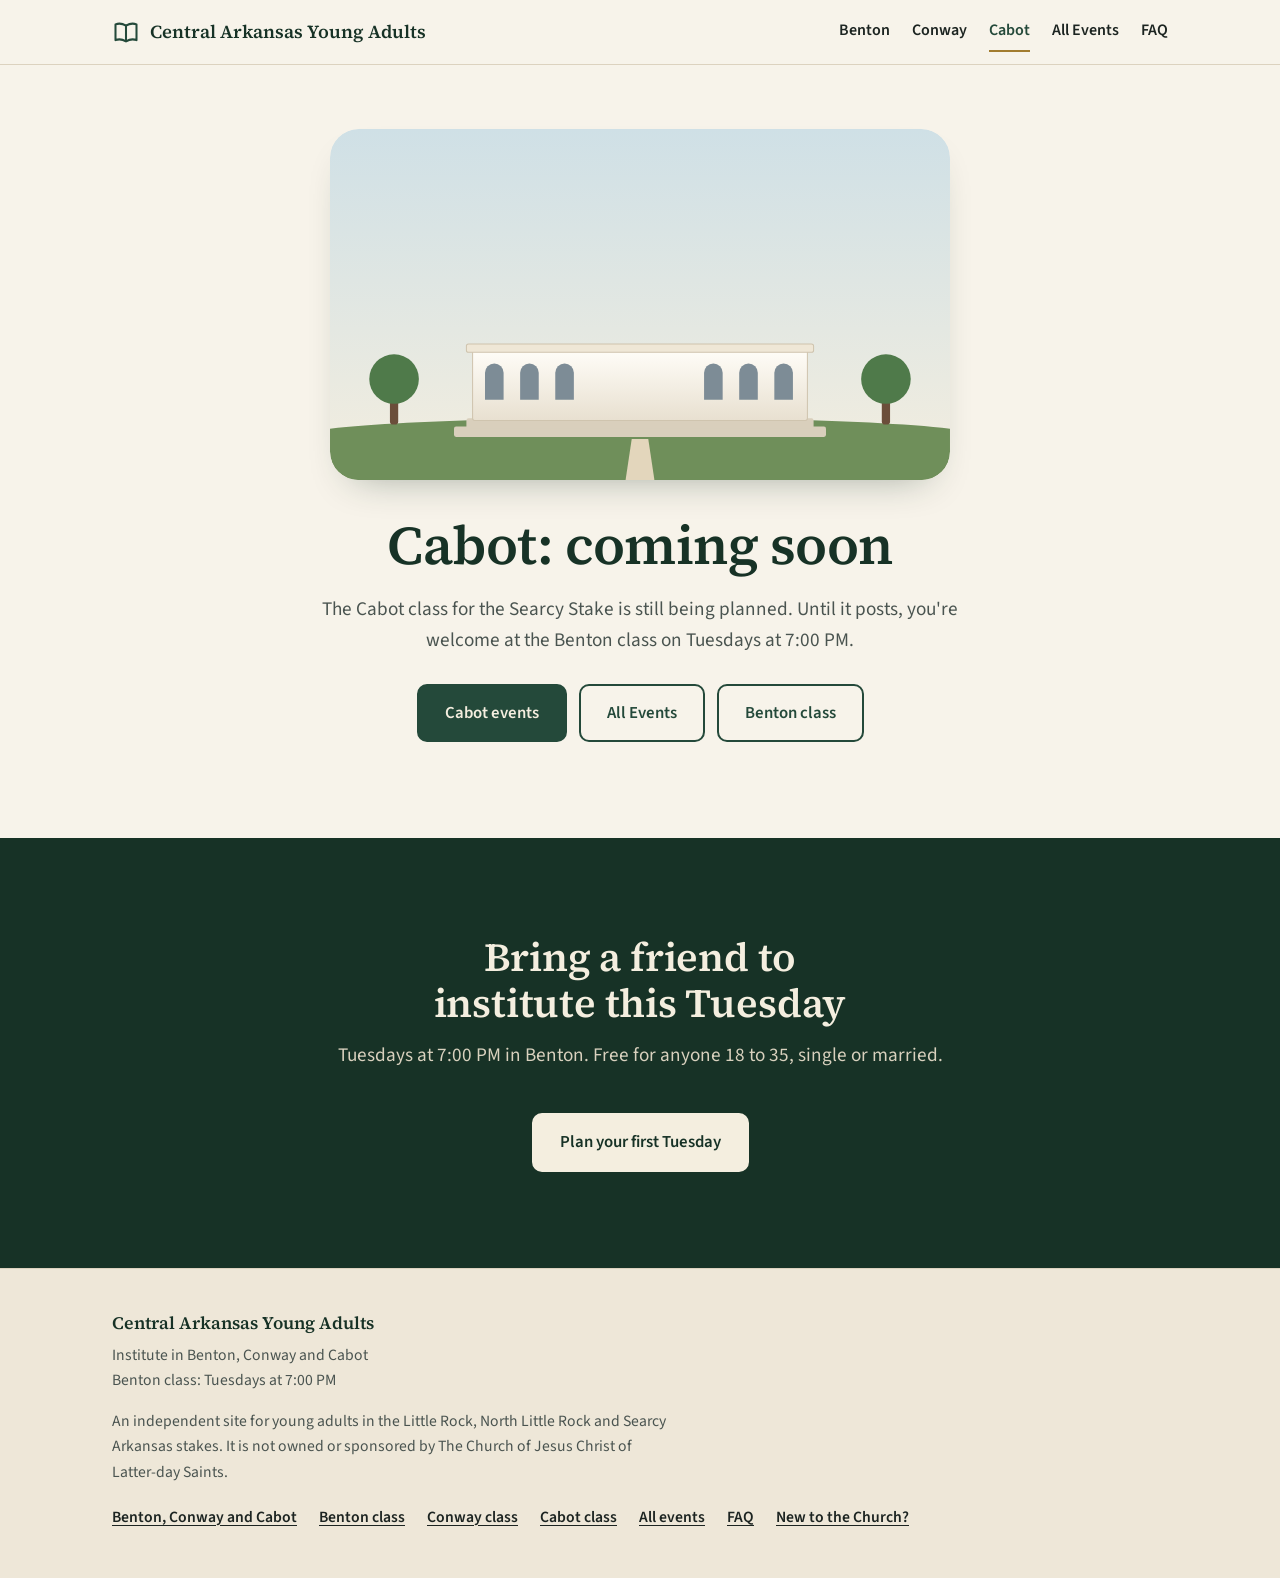
==== cabot.html @ 27deb7c3 "Location nav, coming-soon temple pages for Conway and Cabot, an events page per location and an All " ====
<!doctype html>
<html lang="en" class="no-js">
<head>
<meta charset="utf-8">
<meta name="viewport" content="width=device-width, initial-scale=1">
<title>Cabot Institute Class: Coming Soon | Central Arkansas Young Adults</title>
<meta name="description" content="The Cabot institute class for young adults in the Searcy Stake is coming soon. Until then, young adults are welcome at the Benton class on Tuesdays at 7:00 PM.">
<meta name="robots" content="noindex, nofollow">
<link rel="canonical" href="https://odyssey-jotun.github.io/arkansas-ysa-institute/cabot.html">
<meta property="og:type" content="website">
<meta property="og:title" content="Cabot Institute Class: Coming Soon | Central Arkansas Young Adults">
<meta property="og:description" content="The Cabot institute class for young adults in the Searcy Stake is coming soon. Until then, young adults are welcome at the Benton class on Tuesdays at 7:00 PM.">
<meta property="og:image" content="https://odyssey-jotun.github.io/arkansas-ysa-institute/images/hero-1400.webp">
<meta name="theme-color" content="#173226">
<link rel="icon" href="favicon.svg" type="image/svg+xml">
<link rel="preload" href="fonts/source-serif-4-latin-600-normal.woff2" as="font" type="font/woff2" crossorigin>
<link rel="preload" href="fonts/source-sans-3-latin-400-normal.woff2" as="font" type="font/woff2" crossorigin>
<link rel="stylesheet" href="styles.css">
<script>document.documentElement.className='js'</script>

</head>
<body>
<a class="skip" href="#main">Skip to content</a>
<header class="site-head">
  <div class="wrap">
    <a class="brand" href="index.html"><svg width="28" height="28" viewBox="0 0 24 24" fill="none" stroke="currentColor" stroke-width="1.75" stroke-linecap="round" stroke-linejoin="round" aria-hidden="true"><path d="M3 5.5C5.5 4.5 8.5 4.5 12 6.5c3.5-2 6.5-2 9-1V19c-2.5-1-5.5-1-9 1-3.5-2-6.5-2-9-1z"/><path d="M12 6.5V20"/></svg><span>Central Arkansas Young Adults</span></a>
    <nav class="site-nav" aria-label="Main">
      <a href="little-rock.html">Benton</a>
      <a href="conway.html">Conway</a>
      <a href="cabot.html" aria-current="page">Cabot</a>
      <a href="events.html">All Events</a>
      <a href="faq.html">FAQ</a>
    </nav>
  </div>
</header>
<main id="main" class="soon-page">
<section class="soon" aria-labelledby="soon-title">
  <div class="wrap narrow center">
    <svg class="temple-art" viewBox="0 0 600 340" role="img" aria-label="A temple with a single spire takes shape: the lawn and steps appear, the walls and tower rise, a gold statue of an angel appears on top of the spire, then the evening sky darkens and the windows light up.">
  <defs>
    <linearGradient id="t-day" x1="0" y1="0" x2="0" y2="1"><stop offset="0" stop-color="#CFE0E6"/><stop offset="1" stop-color="#F4EEDF"/></linearGradient>
    <linearGradient id="t-dusk" x1="0" y1="0" x2="0" y2="1"><stop offset="0" stop-color="#1E2F45"/><stop offset=".65" stop-color="#5B4E6B"/><stop offset="1" stop-color="#E9B97A"/></linearGradient>
    <linearGradient id="t-stone" x1="0" y1="0" x2="0" y2="1"><stop offset="0" stop-color="#FFFDF8"/><stop offset="1" stop-color="#E8E0D0"/></linearGradient>
    <radialGradient id="t-halo"><stop offset="0" stop-color="#FFE3A6" stop-opacity=".55"/><stop offset="1" stop-color="#FFE3A6" stop-opacity="0"/></radialGradient>
    <clipPath id="t-frame"><rect width="600" height="340" rx="28"/></clipPath>
  </defs>
  <g clip-path="url(#t-frame)">
    <rect class="t-sky" width="600" height="340" fill="url(#t-day)"/>
    <rect class="t-sky-dusk" width="600" height="340" fill="url(#t-dusk)"/>
    <circle class="t-star" style="--i:0" cx="70" cy="40" r="1.6"/>
<circle class="t-star" style="--i:1" cx="130" cy="78" r="1.1"/>
<circle class="t-star" style="--i:2" cx="205" cy="30" r="1.3"/>
<circle class="t-star" style="--i:3" cx="402" cy="44" r="1.2"/>
<circle class="t-star" style="--i:4" cx="470" cy="82" r="1.6"/>
<circle class="t-star" style="--i:5" cx="536" cy="36" r="1.1"/>
<circle class="t-star" style="--i:6" cx="560" cy="104" r="1.3"/>
<circle class="t-star" style="--i:7" cx="40" cy="112" r="1.1"/>
    <ellipse class="t-halo" cx="300" cy="200" rx="230" ry="150" fill="url(#t-halo)"/>
    <path class="t-lawn" d="M0 290C120 276 480 276 600 290V340H0z"/>
    <path class="t-walk" d="M286 340 292 300h16l6 40z"/>
    <g class="t-tree" style="--x:62px"><rect x="58" y="252" width="8" height="34" rx="3" class="t-trunk"/><circle cx="62" cy="242" r="24" class="t-leaf"/></g>
    <g class="t-tree" style="--x:538px"><rect x="534" y="252" width="8" height="34" rx="3" class="t-trunk"/><circle cx="538" cy="242" r="24" class="t-leaf"/></g>
    <rect class="t-step" x="120" y="288" width="360" height="10" rx="2"/>
    <rect class="t-step" x="132" y="280" width="336" height="10" rx="2"/>
    <g class="t-walls">
      <rect class="t-stone" x="138" y="214" width="324" height="68" rx="2"/>
      <rect class="t-trim" x="132" y="208" width="336" height="8" rx="2"/>
      <path class="t-win" style="--i:0" d="M150 262v-26a9 9 0 0 1 18 0v26z"/>
<path class="t-win" style="--i:1" d="M184 262v-26a9 9 0 0 1 18 0v26z"/>
<path class="t-win" style="--i:2" d="M218 262v-26a9 9 0 0 1 18 0v26z"/>
<path class="t-win" style="--i:3" d="M362 262v-26a9 9 0 0 1 18 0v26z"/>
<path class="t-win" style="--i:4" d="M396 262v-26a9 9 0 0 1 18 0v26z"/>
<path class="t-win" style="--i:5" d="M430 262v-26a9 9 0 0 1 18 0v26z"/>
    </g>
    <g class="t-tower">
      <rect class="t-stone" x="258" y="150" width="84" height="132" rx="2"/>
      <rect class="t-trim" x="252" y="144" width="96" height="8" rx="2"/>
      <path class="t-door" d="M286 282v-30a14 14 0 0 1 28 0v30z"/>
      <path class="t-win t-win-tall" style="--i:6" d="M292 222v-36a8 8 0 0 1 16 0v36z"/>
      <rect class="t-stone" x="272" y="112" width="56" height="34" rx="2"/>
      <rect class="t-trim" x="268" y="108" width="64" height="6" rx="2"/>
      <rect class="t-stone" x="284" y="86" width="32" height="24" rx="2"/>
    </g>
    <path class="t-spire" d="M285 88 300 26 315 88z"/>
    <g class="t-gold">
      <ellipse cx="300" cy="25" rx="3.4" ry="2"/>
      <path d="M298.2 24c-.4-4 .2-8 1.1-10.6h1.4c.9 2.6 1.5 6.6 1.1 10.6z"/>
      <circle cx="300" cy="11.6" r="2.1"/>
      <path class="t-trumpet" d="M301 15.4 309 8.6" />
      <path d="M307.6 7.2l3.6-.9-1 3.6z"/>
    </g>
  </g>
</svg>
    <h1 id="soon-title">Cabot: coming soon</h1>
    <p class="lead">The Cabot class for the Searcy Stake is still being planned. Until it posts, you're welcome at the Benton class on Tuesdays at 7:00 PM.</p>
    <div class="soon-btns">
      <a class="btn" href="events-cabot.html">Cabot events</a>
      <a class="btn btn-line" href="events.html">All Events</a>
      <a class="btn btn-line" href="little-rock.html">Benton class</a>
    </div>
  </div>
</section>
<script>
(function(){
  var art=document.querySelector('.temple-art');if(!art)return;
  var stages=['s-ground','s-steps','s-walls','s-tower','s-spire','s-gold','s-dusk','s-lights'];
  if(window.matchMedia&&matchMedia('(prefers-reduced-motion: reduce)').matches){art.classList.add.apply(art.classList,stages);return}
  var times=[200,800,1300,2100,2800,3400,4300,5000];
  function run(){
    art.classList.remove.apply(art.classList,stages);
    times.forEach(function(t,i){setTimeout(function(){art.classList.add(stages[i])},t)});
  }
  run();
  art.addEventListener('click',run);
})();
</script><section class="final dark" aria-labelledby="final-title">
  <div class="wrap narrow">
    <h2 id="final-title">Bring a friend to institute this Tuesday</h2>
    <p class="lead">Tuesdays at 7:00 PM in Benton. Free for anyone 18 to 35, single or married.</p>
    <a class="btn btn-cream" href="little-rock.html#visit">Plan your first Tuesday</a>
  </div>
</section>
</main>
<footer class="site-foot">
  <div class="wrap foot-grid">
    <div>
      <p class="foot-name">Central Arkansas Young Adults</p>
      <p>Institute in Benton, Conway and Cabot<br>Benton class: Tuesdays at 7:00 PM</p>
      <p style="margin-top:14px">An independent site for young adults in the Little Rock, North Little Rock and Searcy Arkansas stakes. It is not owned or sponsored by The Church of Jesus Christ of Latter-day Saints.</p>
    </div>
    <ul class="foot-links">
      <li><a href="index.html#stakes">Benton, Conway and Cabot</a></li>
      <li><a href="little-rock.html">Benton class</a></li>
      <li><a href="conway.html">Conway class</a></li>
      <li><a href="cabot.html">Cabot class</a></li>
      <li><a href="events.html">All events</a></li>
      <li><a href="faq.html">FAQ</a></li>
      <li><a href="new-to-the-church.html">New to the Church?</a></li>
    </ul>
  </div>
</footer>
<script>
(function(){
  var tabs=[].slice.call(document.querySelectorAll('[role="tab"]'));
  function show(t,focus){
    tabs.forEach(function(x){
      var on=x===t;x.setAttribute('aria-selected',on);x.tabIndex=on?0:-1;
      document.getElementById(x.getAttribute('aria-controls')).hidden=!on;
    });
    if(focus)t.focus();
  }
  tabs.forEach(function(t,i){
    t.addEventListener('click',function(){show(t);history.replaceState(null,'','#'+t.dataset.hash)});
    t.addEventListener('keydown',function(e){
      var n=null;
      if(e.key==='ArrowRight')n=tabs[(i+1)%tabs.length];
      if(e.key==='ArrowLeft')n=tabs[(i-1+tabs.length)%tabs.length];
      if(e.key==='Home')n=tabs[0];
      if(e.key==='End')n=tabs[tabs.length-1];
      if(n){e.preventDefault();show(n,true)}
    });
  });
  if(tabs.length){
    var h=location.hash.slice(1),start=tabs.filter(function(t){return t.dataset.hash===h})[0]||tabs[0];
    show(start);
    if(start.dataset.hash===h)document.getElementById('stakes').scrollIntoView();
  }
  var els=document.querySelectorAll('.reveal');
  if('IntersectionObserver' in window){
    var io=new IntersectionObserver(function(es){es.forEach(function(e){if(e.isIntersecting){e.target.classList.add('in');io.unobserve(e.target)}})},{rootMargin:'0px 0px -8% 0px'});
    els.forEach(function(el){io.observe(el)});
  }else{els.forEach(function(el){el.classList.add('in')})}
})();
</script>
</body>
</html>
---- styles.css ----
@font-face{font-family:"Source Serif 4";font-style:normal;font-weight:600;font-display:swap;src:url(fonts/source-serif-4-latin-600-normal.woff2) format("woff2")}
@font-face{font-family:"Source Serif 4";font-style:italic;font-weight:600;font-display:swap;src:url(fonts/source-serif-4-latin-600-italic.woff2) format("woff2")}
@font-face{font-family:"Source Sans 3";font-style:normal;font-weight:400;font-display:swap;src:url(fonts/source-sans-3-latin-400-normal.woff2) format("woff2")}
@font-face{font-family:"Source Sans 3";font-style:normal;font-weight:600;font-display:swap;src:url(fonts/source-sans-3-latin-600-normal.woff2) format("woff2")}

:root{
  --paper:#F7F3EA;
  --paper-2:#EEE7D8;
  --card:#FFFDF8;
  --ink:#1C2421;
  --muted:#4A5450;
  --pine:#24493A;
  --pine-dark:#173226;
  --river:#2D5B6D;
  --brass:#A27C2F;
  --cream:#F4EEDF;
  --line:#DCD2BF;
  --radius:18px;
  --radius-lg:28px;
  --wrap:1120px;
  --gutter:clamp(16px,4vw,32px);
  --section:clamp(56px,8vw,96px);
  --flow-tight:.35em;
  --flow-block:1rem;
}

*,*::before,*::after{box-sizing:border-box}
html{scroll-behavior:smooth;-webkit-text-size-adjust:100%}
@media (prefers-reduced-motion:reduce){html{scroll-behavior:auto}*{transition:none!important;animation:none!important}}
body{margin:0;background:var(--paper);color:var(--ink);font:400 1.125rem/1.6 "Source Sans 3",system-ui,-apple-system,"Segoe UI",sans-serif}
img{display:block;max-width:100%;height:auto}
a{color:var(--river);text-underline-offset:.18em}
a:hover{color:var(--pine-dark)}
:focus-visible{outline:3px solid var(--river);outline-offset:3px;border-radius:4px}

h1,h2,h3{font-family:"Source Serif 4",Georgia,serif;font-weight:600;line-height:1.15;color:var(--pine-dark);margin:1.6em 0 var(--flow-tight);text-wrap:balance}
h1{font-size:clamp(2.1rem,5.2vw,3.4rem);letter-spacing:-.01em;line-height:1.08}
h2{font-size:clamp(1.75rem,3.6vw,2.5rem);letter-spacing:-.005em}
h3{font-size:1.25rem;line-height:1.25}
:is(h1,h2,h3):first-child{margin-top:0}
p,ul,ol{margin:0 0 var(--flow-block)}
:is(p,ul,ol):last-child{margin-bottom:0}
:is(h1,h2,h3) + :is(p,ul,ol,.lead,.unit-list,.steps,.cards,.icon-list){margin-top:0}

.wrap{max-width:var(--wrap);margin:0 auto;padding:0 var(--gutter)}
.narrow{max-width:760px;margin-left:auto;margin-right:auto}
.center{text-align:center}
.lead{font-size:1.2rem;color:var(--muted)}
.small{font-size:.95rem;color:var(--muted)}
.skip{position:absolute;left:-999px;top:8px;background:var(--card);padding:8px 14px;border-radius:8px;z-index:20}
.skip:focus{left:8px}

/* header */
.site-head{position:sticky;top:0;z-index:10;background:rgba(247,243,234,.96);border-bottom:1px solid var(--line)}
.site-head .wrap{display:flex;align-items:center;justify-content:space-between;gap:16px;min-height:64px}
.brand{display:flex;align-items:center;gap:10px;text-decoration:none;color:var(--pine-dark);font-family:"Source Serif 4",Georgia,serif;font-weight:600;font-size:1.15rem;line-height:1.2}
.brand svg{flex:none;color:var(--pine)}
.site-nav{display:flex;gap:4px 22px;flex-wrap:wrap}
.site-nav a{color:var(--ink);text-decoration:none;font-weight:600;font-size:1rem;padding:6px 0;border-bottom:2px solid transparent;transition:color .2s,border-color .2s}
.site-nav a:hover,.site-nav a[aria-current="page"]{color:var(--pine);border-bottom-color:var(--brass)}
@media (max-width:640px){
  .site-head{position:static}
  .site-head .wrap{flex-direction:column;align-items:center;gap:4px;padding-top:12px;padding-bottom:10px}
  .site-nav{justify-content:center;gap:4px 18px}
  .site-nav a{font-size:.98rem}
}

/* buttons */
.btn{display:inline-block;background:var(--pine);color:var(--cream);font-weight:600;font-size:1.05rem;text-decoration:none;padding:14px 26px;border-radius:10px;border:2px solid var(--pine);transition:background-color .2s,border-color .2s,color .2s}
.btn:hover{background:var(--river);border-color:var(--river);color:#fff}
.btn-line{background:transparent;color:var(--pine)}
.btn-line:hover{background:var(--pine);border-color:var(--pine);color:var(--cream)}
.btn-cream{background:var(--cream);border-color:var(--cream);color:var(--pine-dark)}
.btn-cream:hover{background:#fff;border-color:#fff;color:var(--pine-dark)}
.cta-row{display:flex;flex-direction:column;align-items:center;gap:12px;margin-top:28px}
.cta-row .small a{color:var(--river)}

/* sections */
section{padding:var(--section) 0}
.band{background:var(--paper-2)}
.dark{background:var(--pine-dark);color:var(--cream)}
.dark :is(h2,h3){color:var(--cream)}
.dark .lead{color:#D9D1BE}
.section-head{max-width:760px;margin:0 auto clamp(28px,4vw,44px);text-align:center}

/* hero */
.hero{padding-top:clamp(40px,6vw,72px);padding-bottom:clamp(40px,6vw,72px)}
.hero .narrow{text-align:center}
.hero .lead{margin-top:0}
.hero-photo{margin:clamp(32px,5vw,52px) auto 0;max-width:1180px;padding:0 var(--gutter)}
.hero-photo img{width:100%;aspect-ratio:16/8;object-fit:cover;object-position:50% 60%;border-radius:var(--radius-lg)}
@media (max-width:640px){.hero-photo img{aspect-ratio:4/3;object-position:46% 60%}}

/* stake tabs */
.tabs{max-width:1040px;margin:0 auto}
.tablist{display:grid;grid-template-columns:repeat(3,1fr);gap:8px}
.tab{appearance:none;font:inherit;text-align:left;cursor:pointer;background:transparent;border:1px solid var(--line);border-bottom:none;border-radius:14px 14px 0 0;padding:16px 20px 14px;color:var(--muted);border-top:4px solid transparent;transition:background-color .2s,color .2s}
.tab:hover{background:rgba(255,253,248,.6);color:var(--ink)}
.tab[aria-selected="true"]{background:var(--card);color:var(--ink);border-top-color:var(--pine)}
.tab-name{display:block;font-family:"Source Serif 4",Georgia,serif;font-weight:600;font-size:1.3rem;line-height:1.2;color:var(--pine-dark)}
.tab-sub{display:block;font-size:.95rem;margin-top:2px}
.panel{background:var(--card);border:1px solid var(--line);border-radius:0 0 var(--radius) var(--radius);padding:clamp(20px,3.5vw,36px)}
.js .panel[hidden]{display:none}
.no-js .panel + .panel{margin-top:24px;border-radius:var(--radius)}
.panel-grid{display:grid;grid-template-columns:1fr;gap:clamp(24px,4vw,44px);align-items:start}
@media (max-width:820px){.panel-grid{grid-template-columns:1fr}}
@media (max-width:480px){.tab{padding:12px 12px 12px}.tab-name{font-size:1.08rem}.tab-sub{font-size:.84rem}}

.class-card{background:var(--pine-dark);color:var(--cream);border-radius:16px;padding:26px 24px}
.class-card h3{color:var(--cream);font-size:1.35rem}
.class-facts{list-style:none;padding:0;margin:0 0 18px;display:grid;gap:12px}
.class-facts li{display:grid;grid-template-columns:24px 1fr;gap:12px;align-items:start;line-height:1.4}
.class-facts svg{color:#C9B27A;margin-top:1px}
.class-card p{color:#DCD4C2;font-size:1rem}
.class-card .btn{margin-top:4px}
.card-cta{text-align:center}
.card-cta .card-link{margin-top:12px}

.dir-head{display:flex;align-items:baseline;justify-content:space-between;gap:12px;flex-wrap:wrap;border-bottom:2px solid var(--ink);padding-bottom:8px;margin-bottom:6px}
.dir-head h3{margin:0}
.dir-head span{font-size:.95rem;color:var(--muted)}
.unit-list{list-style:none;padding:0;margin:0;columns:2;column-gap:36px}
@media (max-width:1000px){.unit-list{columns:1}}
.unit{break-inside:avoid;padding:12px 0;border-bottom:1px solid var(--line)}
.unit-row{display:flex;align-items:baseline;gap:8px}
.unit-name{font-weight:600}
.leader{flex:1;border-bottom:2px dotted #B9AE98;transform:translateY(-.28em);min-width:16px}
.unit-time{font-variant-numeric:tabular-nums;font-weight:600;color:var(--pine);white-space:nowrap}
.unit-addr{font-size:.95rem;color:var(--muted);line-height:1.4;margin-top:2px}
.dir-note{font-size:.92rem;color:var(--muted);margin-top:16px}

/* icon cards */
.cards{display:grid;grid-template-columns:repeat(3,minmax(0,1fr));gap:clamp(16px,2.5vw,28px)}
.cards.four{grid-template-columns:repeat(4,minmax(0,1fr))}
@media (max-width:980px){.cards.four{grid-template-columns:repeat(2,minmax(0,1fr))}}
@media (max-width:820px){.cards{grid-template-columns:1fr}}
@media (max-width:560px){.cards.four{grid-template-columns:1fr}}
.card{background:var(--card);border:1px solid var(--line);border-radius:var(--radius);padding:28px 24px;text-align:center}
.icon{display:grid;place-items:center;width:56px;height:56px;margin:0 auto 14px;border-radius:50%;background:var(--paper-2);color:var(--pine)}
.band .icon{background:var(--paper)}
.icon + h3{margin-top:0}
.card p{color:var(--muted);font-size:1.05rem}
.cite{display:block;font-size:.85rem;color:var(--muted);margin-top:10px;font-style:italic}

/* split rows */
.split{display:grid;grid-template-columns:minmax(0,1fr) minmax(0,1fr);gap:clamp(28px,5vw,64px);align-items:center}
.split.photo-left > .photo{order:-1}
@media (max-width:820px){.split{grid-template-columns:1fr}.split > .photo{order:-1}}
.photo img{width:100%;border-radius:var(--radius);aspect-ratio:3/2;object-fit:cover}
.photo.tall img{aspect-ratio:4/5;max-height:640px}
@media (max-width:820px){.photo.tall img{aspect-ratio:4/3;object-position:50% 30%}}
.facts-row{display:flex;flex-wrap:wrap;gap:12px 28px;margin:22px 0 0;padding:18px 0 0;border-top:1px solid var(--line)}
.fact{min-width:120px}
.fact strong{display:block;font-family:"Source Serif 4",Georgia,serif;font-size:1.9rem;line-height:1.1;color:var(--pine)}
.fact span{font-size:.95rem;color:var(--muted)}
.sub-block{margin-top:clamp(40px,6vw,64px)}
.sub-block > h3{text-align:center;font-size:1.5rem;margin-bottom:var(--flow-tight)}
.sub-block > h3 + .small{text-align:center;margin:0 auto 24px;max-width:600px}

/* steps */
.steps{display:grid;grid-template-columns:repeat(3,minmax(0,1fr));gap:clamp(16px,2.5vw,28px);list-style:none;padding:0;margin:0}
@media (max-width:820px){.steps{grid-template-columns:1fr}}
.steps li{background:var(--card);border:1px solid var(--line);border-radius:var(--radius);padding:28px 24px;text-align:center}
.steps p{color:var(--muted);font-size:1.05rem}
.url{font-weight:600;color:var(--ink);word-break:break-word}
.check-list{padding-left:1.2em}
.check-list li{margin-bottom:.4em}

/* success list */
.icon-list{list-style:none;padding:0;margin:0 0 var(--flow-block);display:grid;gap:14px}
.icon-list li{display:grid;grid-template-columns:44px 1fr;gap:14px;align-items:center;font-size:1.15rem}
.icon-list .icon{width:44px;height:44px;margin:0}

/* faq */
.faq-list{max-width:820px;margin:0 auto}
details{background:var(--card);border:1px solid var(--line);border-radius:14px;margin-bottom:12px}
summary{cursor:pointer;list-style:none;padding:18px 54px 18px 22px;position:relative;font-family:"Source Serif 4",Georgia,serif;font-weight:600;font-size:1.15rem;line-height:1.3;color:var(--pine-dark)}
summary::-webkit-details-marker{display:none}
summary::after{content:"";position:absolute;right:22px;top:50%;width:10px;height:10px;border-right:2px solid var(--pine);border-bottom:2px solid var(--pine);transform:translateY(-70%) rotate(45deg);transition:transform .2s}
details[open] summary::after{transform:translateY(-30%) rotate(-135deg)}
summary:hover{color:var(--pine)}
.answer{padding:0 22px 20px;color:var(--ink)}
.answer ol,.answer ul{padding-left:1.3em}
.answer li{margin-bottom:.35em}
.faq-group + .faq-group{margin-top:clamp(48px,7vw,80px)}
.faq-group > h2{text-align:center}
.faq-group > h2 + .small{text-align:center;max-width:640px;margin:0 auto 28px}
.jump{display:flex;justify-content:center;flex-wrap:wrap;gap:10px 24px;margin-top:20px}
.jump a{font-weight:600}

/* final cta */
.final .narrow{text-align:center}
.final .btn{margin-top:26px}

/* footer */
.site-foot{background:var(--paper-2);border-top:1px solid var(--line);padding:40px 0 48px;font-size:.98rem;color:var(--muted)}
.foot-grid{display:flex;justify-content:space-between;gap:20px 40px;flex-wrap:wrap}
.foot-grid p{max-width:560px}
.foot-name{font-family:"Source Serif 4",Georgia,serif;font-weight:600;color:var(--pine-dark);font-size:1.1rem;margin-bottom:6px}
.foot-links{display:flex;gap:10px 22px;flex-wrap:wrap;list-style:none;padding:0;margin:0}
.foot-links a{color:var(--ink);font-weight:600}

/* scroll fade */
.js .reveal{opacity:0;transform:translateY(14px);transition:opacity .5s ease,transform .5s ease}
.js .reveal.in{opacity:1;transform:none}

/* little rock page */
.card-link{margin-top:14px;font-size:1rem}
.card-link a{color:#E9DFC6}
.card-link a:hover{color:#fff}
.address-big{font-family:"Source Serif 4",Georgia,serif;font-weight:600;font-size:clamp(1.5rem,3vw,1.9rem);line-height:1.25;color:var(--pine);margin-bottom:22px}
.ward-panel{max-width:1040px;margin:0 auto;background:var(--card);border:1px solid var(--line);border-radius:var(--radius);padding:clamp(16px,3vw,32px) clamp(20px,3.5vw,36px)}
.sign-wrap{display:flex;flex-direction:column;align-items:center;justify-content:center;background:var(--card);border:1px solid var(--line);border-radius:var(--radius);padding:48px 20px 40px;min-height:340px}
.street-sign{background:#1E6A44;color:#fff;border:3px solid #fff;box-shadow:0 0 0 3px #1E6A44;border-radius:8px;padding:12px 30px;font-weight:600;font-size:clamp(1.6rem,4vw,2.3rem);letter-spacing:.08em;text-transform:uppercase;line-height:1}
.sign-post{width:10px;height:96px;background:#8E9398;border-radius:0 0 3px 3px}
.house-number{margin-top:26px;font-family:"Source Serif 4",Georgia,serif;font-weight:600;font-size:2.2rem;line-height:1;color:var(--ink);border:2px solid var(--ink);border-radius:8px;padding:10px 22px;background:var(--paper)}
.house{margin:0}
.house figcaption{font-size:.95rem;color:var(--muted);margin-top:10px;text-align:center}
@media (max-width:820px){.photo.hosts img{aspect-ratio:1/1;object-position:50% 12%}}

/* warm theme (Little Rock page) */
@font-face{font-family:"Caveat";font-style:normal;font-weight:600;font-display:swap;src:url(fonts/caveat-latin-600-normal.woff2) format("woff2")}
body.warm{
  --paper:#FBF6EC;
  --paper-2:#F4E8D4;
  --card:#FFFCF6;
  --ink:#2E2420;
  --muted:#5E5048;
  --pine:#8A3324;
  --pine-dark:#3E2A22;
  --river:#6E271B;
  --brass:#C99A3B;
  --cream:#FBF1DE;
  --line:#E6D7BF;
}
.warm .site-head{background:rgba(251,246,236,.96)}
.warm .icon{background:#F6E2B5;color:#7A2E22}
.warm .band .icon{background:#FBEFD2}
.warm .dark .lead{color:#E8DCC6}
.warm .hero-photo.framed{max-width:800px}
.warm .hero-photo.framed img{aspect-ratio:3/2;object-position:50% 40%}
@media (max-width:640px){.warm .hero-photo.framed img{aspect-ratio:4/3;object-position:46% 30%}}
.soft-points{display:grid;grid-template-columns:repeat(3,minmax(0,1fr));gap:clamp(24px,4vw,52px);max-width:1040px;margin:0 auto;text-align:center}
.soft-points p{color:var(--muted);font-size:1.05rem}
@media (max-width:820px){.soft-points{grid-template-columns:1fr;max-width:520px}}
.letter{max-width:720px;margin:0 auto;background:var(--card);border:1px solid var(--line);border-radius:24px;padding:clamp(28px,5vw,56px);font-size:1.2rem;line-height:1.7}
.letter .sig{font-family:"Caveat","Bradley Hand",cursive;font-weight:600;font-size:2.7rem;line-height:1;color:var(--pine);margin-top:18px}
.steps.soft li{background:transparent;border:none;padding:8px 12px}
/* split hero + note beside photo */
.split-hero .split{align-items:center}
.split-hero h1{font-size:clamp(2.1rem,4.4vw,3.2rem)}
.hero-copy .cta-row{align-items:flex-start;margin-top:24px}
.hero-side img{aspect-ratio:5/4;object-position:42% 50%;border-radius:var(--radius-lg)}
@media (max-width:820px){
  .split-hero .split > .photo{order:-1}
  .hero-copy{text-align:center}
  .hero-copy .cta-row{align-items:center}
  .hero-side img{aspect-ratio:4/3}
}
.welcome{align-items:center}
.welcome .letter{max-width:none;margin:0}
.welcome .photo.hosts img{max-height:560px}

/* units without times */
.unit{display:flex;flex-direction:column;gap:2px}
.unit-name{font-weight:600}

/* upcoming events */
.events{list-style:none;padding:0;margin:0 auto;max-width:860px;display:grid;gap:16px}
.event{display:grid;grid-template-columns:92px 1fr;gap:clamp(16px,3vw,28px);align-items:start;background:var(--card);border:1px solid var(--line);border-radius:var(--radius);padding:clamp(18px,3vw,26px)}
.event-date{display:flex;flex-direction:column;align-items:center;justify-content:center;background:var(--pine);color:var(--cream);border-radius:14px;padding:12px 6px;text-align:center;line-height:1.1}
.ev-small{font-size:.85rem;font-weight:600;letter-spacing:.02em}
.ev-big{font-family:"Source Serif 4",Georgia,serif;font-weight:600;font-size:2rem;line-height:1.05;margin:2px 0}
.event-body h3{font-size:1.3rem}
.ev-meta{font-weight:600;color:var(--pine-dark);font-size:1rem;margin-bottom:.5em}
.event-body p:not(.ev-meta){color:var(--muted);font-size:1.05rem;margin-bottom:.6em}
.ev-cal{display:flex;flex-wrap:wrap;align-items:center;gap:8px 10px;font-size:.95rem;color:var(--muted)}
.ev-cal span{flex-basis:100%}
.ev-cal a{font-weight:600;text-decoration:none;color:var(--pine);border:1.5px solid currentColor;border-radius:999px;padding:6px 14px;line-height:1.2;transition:background-color .2s,color .2s}
.ev-cal a:hover{background:var(--pine);color:var(--cream)}
.cal-title{font-weight:600;margin:0}
.cal-btns{display:flex;flex-wrap:wrap;justify-content:center;gap:12px}
@media (max-width:520px){.event{grid-template-columns:72px 1fr}.ev-big{font-size:1.6rem}}
@media (max-width:820px){.sign-wrap{min-height:0;padding:36px 20px}}

/* events by location */
.ev-tabs{display:flex;flex-wrap:wrap;justify-content:center;gap:8px;max-width:860px;margin:0 auto 24px}
.ev-tabs a{font-weight:600;font-size:1rem;text-decoration:none;color:var(--pine);border:1.5px solid var(--line);background:var(--card);border-radius:999px;padding:8px 18px;line-height:1.2;transition:background-color .2s,border-color .2s,color .2s}
.ev-tabs a:hover{border-color:var(--pine)}
.ev-tabs a[aria-current="page"]{background:var(--pine);border-color:var(--pine);color:var(--cream)}
.ev-where{display:flex;align-items:center;gap:6px;font-size:.95rem!important;font-weight:600;color:var(--pine)!important}
.ev-where svg{flex:none}
.ev-empty{text-align:center;color:var(--muted);max-width:860px;margin:0 auto}

/* coming soon: the temple */
.soon{padding:clamp(32px,6vw,64px) 0 var(--section)}
.soon h1{margin-top:clamp(20px,4vw,36px)}
.soon .lead{max-width:34em;margin-left:auto;margin-right:auto}
.soon-btns{display:flex;flex-wrap:wrap;justify-content:center;gap:12px;margin-top:28px}
@media (max-width:520px){.soon-btns{flex-direction:column}.soon-btns .btn{width:100%}}
.temple-art{display:block;width:min(100%,620px);height:auto;margin:0 auto;border-radius:28px;box-shadow:0 18px 40px -24px rgba(23,50,38,.45);cursor:pointer}
.temple-art .t-lawn{fill:#6F8F5A;transform-box:fill-box;transform-origin:50% 100%;transform:scaleY(0);transition:transform .7s cubic-bezier(.25,1,.5,1)}
.temple-art .t-walk{fill:#E3D6BC;opacity:0;transition:opacity .6s ease .3s}
.temple-art .t-trunk{fill:#6B4E3A}
.temple-art .t-leaf{fill:#4F7A4A}
.temple-art .t-tree{transform-box:fill-box;transform-origin:50% 100%;transform:scale(0);transition:transform .8s cubic-bezier(.3,1.4,.5,1) .3s}
.temple-art .t-step{fill:#D9CFBC;opacity:0;transform:translateY(10px);transition:transform .5s cubic-bezier(.25,1,.5,1),opacity .4s ease}
.temple-art .t-step + .t-step{transition-delay:.15s}
.temple-art .t-stone{fill:url(#t-stone);stroke:#CFC4AE;stroke-width:1}
.temple-art .t-trim{fill:#EFE7D6;stroke:#CFC4AE;stroke-width:1}
.temple-art .t-door{fill:#8A6A45}
.temple-art .t-win{fill:#7D8C96;transition:fill .6s ease;transition-delay:calc(var(--i) * 160ms)}
.temple-art .t-walls,.temple-art .t-tower{transform-box:fill-box;transform-origin:50% 100%;transform:scaleY(0);transition:transform .9s cubic-bezier(.25,1,.5,1)}
.temple-art .t-spire{fill:url(#t-stone);stroke:#CFC4AE;stroke-width:1;transform-box:fill-box;transform-origin:50% 100%;transform:scaleY(0);transition:transform .7s cubic-bezier(.25,1,.5,1)}
.temple-art .t-gold{fill:#D4A73A;opacity:0;transform:translateY(-8px);transition:transform .6s cubic-bezier(.3,1.4,.5,1),opacity .4s ease}
.temple-art .t-gold .t-trumpet{fill:none;stroke:#D4A73A;stroke-width:1.6;stroke-linecap:round}
.temple-art .t-sky-dusk{opacity:0;transition:opacity 1.6s ease}
.temple-art .t-halo{opacity:0;transition:opacity 1.6s ease .4s}
.temple-art .t-star{fill:#FFF6DC;opacity:0;transition:opacity .8s ease;transition-delay:calc(.6s + var(--i) * 120ms)}
.temple-art.s-ground .t-lawn{transform:scaleY(1)}
.temple-art.s-ground .t-walk{opacity:1}
.temple-art.s-ground .t-tree{transform:scale(1)}
.temple-art.s-steps .t-step{opacity:1;transform:none}
.temple-art.s-walls .t-walls{transform:scaleY(1)}
.temple-art.s-tower .t-tower{transform:scaleY(1)}
.temple-art.s-spire .t-spire{transform:scaleY(1)}
.temple-art.s-gold .t-gold{opacity:1;transform:none}
.temple-art.s-dusk .t-sky-dusk,.temple-art.s-dusk .t-halo{opacity:1}
.temple-art.s-dusk .t-star{opacity:.9;animation:twinkle 3.2s ease-in-out infinite;animation-delay:calc(var(--i) * -.45s)}
.temple-art.s-lights .t-win{fill:#FFD98A}
@keyframes twinkle{50%{opacity:.35}}
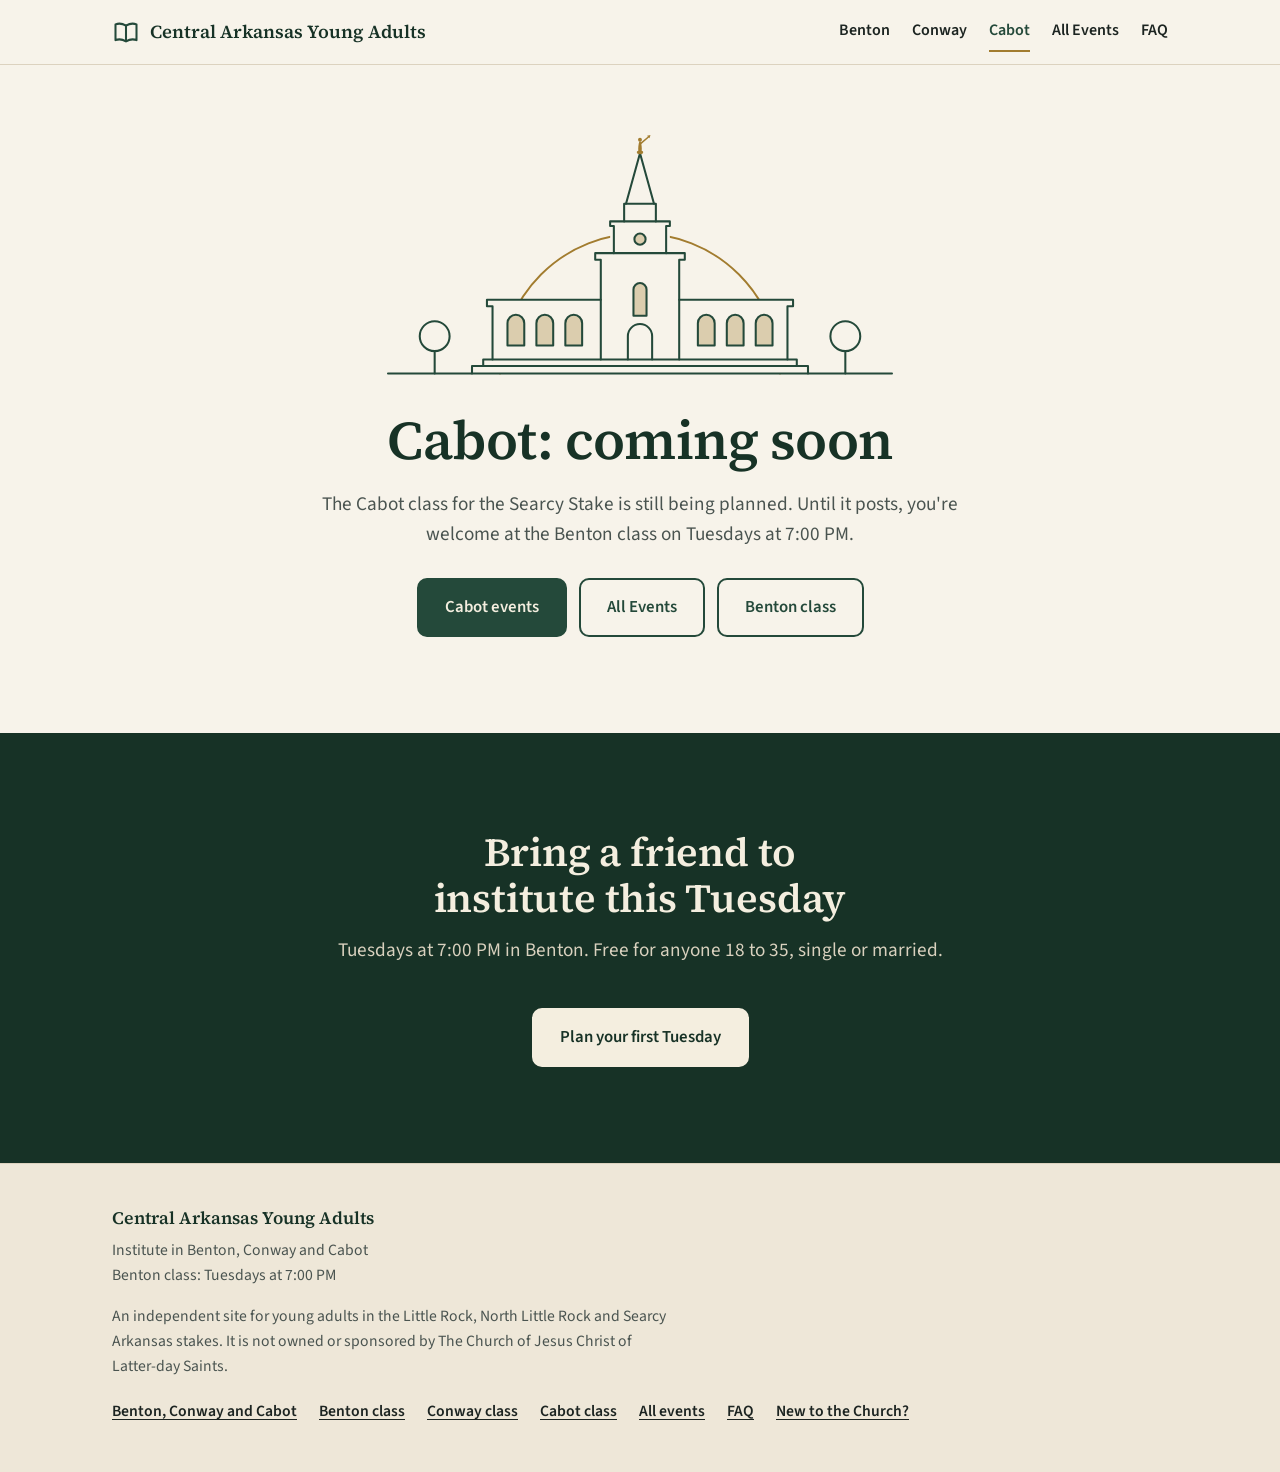
==== commit 5fd08799: "Coming-soon temple redrawn as a self-drawing line illustration in the site's green and brass; loops " ====
--- a/cabot.html
+++ b/cabot.html
@@ -36,61 +36,40 @@
 <main id="main" class="soon-page">
 <section class="soon" aria-labelledby="soon-title">
   <div class="wrap narrow center">
-    <svg class="temple-art" viewBox="0 0 600 340" role="img" aria-label="A temple with a single spire takes shape: the lawn and steps appear, the walls and tower rise, a gold statue of an angel appears on top of the spire, then the evening sky darkens and the windows light up.">
-  <defs>
-    <linearGradient id="t-day" x1="0" y1="0" x2="0" y2="1"><stop offset="0" stop-color="#CFE0E6"/><stop offset="1" stop-color="#F4EEDF"/></linearGradient>
-    <linearGradient id="t-dusk" x1="0" y1="0" x2="0" y2="1"><stop offset="0" stop-color="#1E2F45"/><stop offset=".65" stop-color="#5B4E6B"/><stop offset="1" stop-color="#E9B97A"/></linearGradient>
-    <linearGradient id="t-stone" x1="0" y1="0" x2="0" y2="1"><stop offset="0" stop-color="#FFFDF8"/><stop offset="1" stop-color="#E8E0D0"/></linearGradient>
-    <radialGradient id="t-halo"><stop offset="0" stop-color="#FFE3A6" stop-opacity=".55"/><stop offset="1" stop-color="#FFE3A6" stop-opacity="0"/></radialGradient>
-    <clipPath id="t-frame"><rect width="600" height="340" rx="28"/></clipPath>
-  </defs>
-  <g clip-path="url(#t-frame)">
-    <rect class="t-sky" width="600" height="340" fill="url(#t-day)"/>
-    <rect class="t-sky-dusk" width="600" height="340" fill="url(#t-dusk)"/>
-    <circle class="t-star" style="--i:0" cx="70" cy="40" r="1.6"/>
-<circle class="t-star" style="--i:1" cx="130" cy="78" r="1.1"/>
-<circle class="t-star" style="--i:2" cx="205" cy="30" r="1.3"/>
-<circle class="t-star" style="--i:3" cx="402" cy="44" r="1.2"/>
-<circle class="t-star" style="--i:4" cx="470" cy="82" r="1.6"/>
-<circle class="t-star" style="--i:5" cx="536" cy="36" r="1.1"/>
-<circle class="t-star" style="--i:6" cx="560" cy="104" r="1.3"/>
-<circle class="t-star" style="--i:7" cx="40" cy="112" r="1.1"/>
-    <ellipse class="t-halo" cx="300" cy="200" rx="230" ry="150" fill="url(#t-halo)"/>
-    <path class="t-lawn" d="M0 290C120 276 480 276 600 290V340H0z"/>
-    <path class="t-walk" d="M286 340 292 300h16l6 40z"/>
-    <g class="t-tree" style="--x:62px"><rect x="58" y="252" width="8" height="34" rx="3" class="t-trunk"/><circle cx="62" cy="242" r="24" class="t-leaf"/></g>
-    <g class="t-tree" style="--x:538px"><rect x="534" y="252" width="8" height="34" rx="3" class="t-trunk"/><circle cx="538" cy="242" r="24" class="t-leaf"/></g>
-    <rect class="t-step" x="120" y="288" width="360" height="10" rx="2"/>
-    <rect class="t-step" x="132" y="280" width="336" height="10" rx="2"/>
-    <g class="t-walls">
-      <rect class="t-stone" x="138" y="214" width="324" height="68" rx="2"/>
-      <rect class="t-trim" x="132" y="208" width="336" height="8" rx="2"/>
-      <path class="t-win" style="--i:0" d="M150 262v-26a9 9 0 0 1 18 0v26z"/>
-<path class="t-win" style="--i:1" d="M184 262v-26a9 9 0 0 1 18 0v26z"/>
-<path class="t-win" style="--i:2" d="M218 262v-26a9 9 0 0 1 18 0v26z"/>
-<path class="t-win" style="--i:3" d="M362 262v-26a9 9 0 0 1 18 0v26z"/>
-<path class="t-win" style="--i:4" d="M396 262v-26a9 9 0 0 1 18 0v26z"/>
-<path class="t-win" style="--i:5" d="M430 262v-26a9 9 0 0 1 18 0v26z"/>
-    </g>
-    <g class="t-tower">
-      <rect class="t-stone" x="258" y="150" width="84" height="132" rx="2"/>
-      <rect class="t-trim" x="252" y="144" width="96" height="8" rx="2"/>
-      <path class="t-door" d="M286 282v-30a14 14 0 0 1 28 0v30z"/>
-      <path class="t-win t-win-tall" style="--i:6" d="M292 222v-36a8 8 0 0 1 16 0v36z"/>
-      <rect class="t-stone" x="272" y="112" width="56" height="34" rx="2"/>
-      <rect class="t-trim" x="268" y="108" width="64" height="6" rx="2"/>
-      <rect class="t-stone" x="284" y="86" width="32" height="24" rx="2"/>
-    </g>
-    <path class="t-spire" d="M285 88 300 26 315 88z"/>
-    <g class="t-gold">
+    <svg class="temple-art" viewBox="0 0 600 272" role="img" aria-label="A line drawing of a temple with a single spire draws itself in front of a rising sun, a gold angel appears on top of the spire, and the windows glow.">
+    <path class="ln ln-sun" pathLength="1" style="--d:0s;--t:1.2s" d="M150 262A150 150 0 0 1 450 262"/>
+    <path class="mass" style="--m:0.7s" d="M120 247H480V262H120Z"/>
+    <path class="mass" style="--m:1.1s" d="M136 183H464V254H136Z"/>
+    <path class="mass" style="--m:1.6s" d="M252 133H348V247H252Z"/>
+    <path class="mass" style="--m:2.2s" d="M268 99H332V133H268Z"/>
+    <path class="mass" style="--m:2.6s" d="M283 80H317V99H283Z"/>
+    <path class="mass" style="--m:2.9s" d="M285 80 300 26 315 80Z"/>
+    <path class="ln" pathLength="1" style="--d:0.2s;--t:0.9s" d="M30 262H570"/>
+    <path class="ln" pathLength="1" style="--d:0.7s;--t:0.6s" d="M120 262V254H480V262M132 254V247H468V254"/>
+    <path class="ln" pathLength="1" style="--d:0.8s;--t:0.9s" d="M80 262V238M64 222a16 16 0 1 0 32 0a16 16 0 1 0-32 0M520 262V238M504 222a16 16 0 1 0 32 0a16 16 0 1 0-32 0"/>
+    <path class="ln" pathLength="1" style="--d:1.1s;--t:0.7s" d="M142 247V190H136V183H258"/>
+    <path class="ln" pathLength="1" style="--d:1.1s;--t:0.7s" d="M458 247V190H464V183H342"/>
+    <path class="ln" pathLength="1" style="--d:1.6s;--t:0.8s" d="M258 247V140H252V133H348V140H342V247"/>
+    <path class="ln" pathLength="1" style="--d:2.2s;--t:0.5s" d="M272 133V104H268V99H332V104H328V133"/>
+    <path class="ln" pathLength="1" style="--d:2.6s;--t:0.4s" d="M283 99V80H317V99"/>
+    <path class="ln" pathLength="1" style="--d:2.9s;--t:0.5s" d="M285 80 300 26 315 80"/>
+    <path class="ln" pathLength="1" style="--d:2.2s;--t:0.5s" d="M287 247V222A13 13 0 0 1 313 222V247"/>
+    <path class="ln win" pathLength="1" style="--d:2.40s;--t:.4s;--f:3.60s" d="M158 232V208A9 9 0 0 1 176 208V232Z"/>
+    <path class="ln win" pathLength="1" style="--d:2.48s;--t:.4s;--f:3.72s" d="M189 232V208A9 9 0 0 1 207 208V232Z"/>
+    <path class="ln win" pathLength="1" style="--d:2.56s;--t:.4s;--f:3.84s" d="M220 232V208A9 9 0 0 1 238 208V232Z"/>
+    <path class="ln win" pathLength="1" style="--d:2.64s;--t:.4s;--f:3.96s" d="M362 232V208A9 9 0 0 1 380 208V232Z"/>
+    <path class="ln win" pathLength="1" style="--d:2.72s;--t:.4s;--f:4.08s" d="M393 232V208A9 9 0 0 1 411 208V232Z"/>
+    <path class="ln win" pathLength="1" style="--d:2.80s;--t:.4s;--f:4.20s" d="M424 232V208A9 9 0 0 1 442 208V232Z"/>
+    <path class="ln win" pathLength="1" style="--d:2.88s;--t:.4s;--f:4.32s" d="M293 200V172A7 7 0 0 1 307 172V200Z"/>
+    <path class="ln win" pathLength="1" style="--d:2.96s;--t:.4s;--f:4.44s" d="M294 118a6 6 0 1 0 12 0a6 6 0 1 0-12 0"/>
+    <g class="gold">
       <ellipse cx="300" cy="25" rx="3.4" ry="2"/>
       <path d="M298.2 24c-.4-4 .2-8 1.1-10.6h1.4c.9 2.6 1.5 6.6 1.1 10.6z"/>
       <circle cx="300" cy="11.6" r="2.1"/>
-      <path class="t-trumpet" d="M301 15.4 309 8.6" />
+      <path class="trumpet" d="M301 15.4 309 8.6"/>
       <path d="M307.6 7.2l3.6-.9-1 3.6z"/>
     </g>
-  </g>
-</svg>
+  </svg>
     <h1 id="soon-title">Cabot: coming soon</h1>
     <p class="lead">The Cabot class for the Searcy Stake is still being planned. Until it posts, you're welcome at the Benton class on Tuesdays at 7:00 PM.</p>
     <div class="soon-btns">
@@ -103,15 +82,13 @@
 <script>
 (function(){
   var art=document.querySelector('.temple-art');if(!art)return;
-  var stages=['s-ground','s-steps','s-walls','s-tower','s-spire','s-gold','s-dusk','s-lights'];
-  if(window.matchMedia&&matchMedia('(prefers-reduced-motion: reduce)').matches){art.classList.add.apply(art.classList,stages);return}
-  var times=[200,800,1300,2100,2800,3400,4300,5000];
-  function run(){
-    art.classList.remove.apply(art.classList,stages);
-    times.forEach(function(t,i){setTimeout(function(){art.classList.add(stages[i])},t)});
-  }
-  run();
-  art.addEventListener('click',run);
+  if(window.matchMedia&&matchMedia('(prefers-reduced-motion: reduce)').matches){art.classList.add('go');return}
+  var timer,seen=false;
+  function draw(){art.classList.remove('out');art.classList.add('go');timer=setTimeout(fade,9000)}
+  function fade(){art.classList.add('out');timer=setTimeout(function(){art.classList.remove('go','out');requestAnimationFrame(function(){requestAnimationFrame(draw)})},900)}
+  function start(){if(seen)return;seen=true;setTimeout(draw,250)}
+  if('IntersectionObserver' in window){new IntersectionObserver(function(es,o){if(es[0].isIntersecting){o.disconnect();start()}},{threshold:.35}).observe(art)}else{start()}
+  art.addEventListener('click',function(){clearTimeout(timer);art.classList.remove('go','out');requestAnimationFrame(function(){requestAnimationFrame(draw)})});
 })();
 </script><section class="final dark" aria-labelledby="final-title">
   <div class="wrap narrow">
--- a/styles.css
+++ b/styles.css
@@ -292,40 +292,23 @@
 .ev-where svg{flex:none}
 .ev-empty{text-align:center;color:var(--muted);max-width:860px;margin:0 auto}
 
-/* coming soon: the temple */
+/* coming soon: the temple, drawn in the same line style as the icons */
 .soon{padding:clamp(32px,6vw,64px) 0 var(--section)}
-.soon h1{margin-top:clamp(20px,4vw,36px)}
+.soon h1{margin-top:clamp(16px,3vw,28px)}
 .soon .lead{max-width:34em;margin-left:auto;margin-right:auto}
 .soon-btns{display:flex;flex-wrap:wrap;justify-content:center;gap:12px;margin-top:28px}
 @media (max-width:520px){.soon-btns{flex-direction:column}.soon-btns .btn{width:100%}}
-.temple-art{display:block;width:min(100%,620px);height:auto;margin:0 auto;border-radius:28px;box-shadow:0 18px 40px -24px rgba(23,50,38,.45);cursor:pointer}
-.temple-art .t-lawn{fill:#6F8F5A;transform-box:fill-box;transform-origin:50% 100%;transform:scaleY(0);transition:transform .7s cubic-bezier(.25,1,.5,1)}
-.temple-art .t-walk{fill:#E3D6BC;opacity:0;transition:opacity .6s ease .3s}
-.temple-art .t-trunk{fill:#6B4E3A}
-.temple-art .t-leaf{fill:#4F7A4A}
-.temple-art .t-tree{transform-box:fill-box;transform-origin:50% 100%;transform:scale(0);transition:transform .8s cubic-bezier(.3,1.4,.5,1) .3s}
-.temple-art .t-step{fill:#D9CFBC;opacity:0;transform:translateY(10px);transition:transform .5s cubic-bezier(.25,1,.5,1),opacity .4s ease}
-.temple-art .t-step + .t-step{transition-delay:.15s}
-.temple-art .t-stone{fill:url(#t-stone);stroke:#CFC4AE;stroke-width:1}
-.temple-art .t-trim{fill:#EFE7D6;stroke:#CFC4AE;stroke-width:1}
-.temple-art .t-door{fill:#8A6A45}
-.temple-art .t-win{fill:#7D8C96;transition:fill .6s ease;transition-delay:calc(var(--i) * 160ms)}
-.temple-art .t-walls,.temple-art .t-tower{transform-box:fill-box;transform-origin:50% 100%;transform:scaleY(0);transition:transform .9s cubic-bezier(.25,1,.5,1)}
-.temple-art .t-spire{fill:url(#t-stone);stroke:#CFC4AE;stroke-width:1;transform-box:fill-box;transform-origin:50% 100%;transform:scaleY(0);transition:transform .7s cubic-bezier(.25,1,.5,1)}
-.temple-art .t-gold{fill:#D4A73A;opacity:0;transform:translateY(-8px);transition:transform .6s cubic-bezier(.3,1.4,.5,1),opacity .4s ease}
-.temple-art .t-gold .t-trumpet{fill:none;stroke:#D4A73A;stroke-width:1.6;stroke-linecap:round}
-.temple-art .t-sky-dusk{opacity:0;transition:opacity 1.6s ease}
-.temple-art .t-halo{opacity:0;transition:opacity 1.6s ease .4s}
-.temple-art .t-star{fill:#FFF6DC;opacity:0;transition:opacity .8s ease;transition-delay:calc(.6s + var(--i) * 120ms)}
-.temple-art.s-ground .t-lawn{transform:scaleY(1)}
-.temple-art.s-ground .t-walk{opacity:1}
-.temple-art.s-ground .t-tree{transform:scale(1)}
-.temple-art.s-steps .t-step{opacity:1;transform:none}
-.temple-art.s-walls .t-walls{transform:scaleY(1)}
-.temple-art.s-tower .t-tower{transform:scaleY(1)}
-.temple-art.s-spire .t-spire{transform:scaleY(1)}
-.temple-art.s-gold .t-gold{opacity:1;transform:none}
-.temple-art.s-dusk .t-sky-dusk,.temple-art.s-dusk .t-halo{opacity:1}
-.temple-art.s-dusk .t-star{opacity:.9;animation:twinkle 3.2s ease-in-out infinite;animation-delay:calc(var(--i) * -.45s)}
-.temple-art.s-lights .t-win{fill:#FFD98A}
-@keyframes twinkle{50%{opacity:.35}}
+.temple-art{display:block;width:min(100%,560px);height:auto;margin:0 auto;overflow:visible;cursor:pointer}
+.temple-art .ln{fill:none;stroke:var(--pine);stroke-width:2.2;stroke-linecap:round;stroke-linejoin:round;stroke-dasharray:1 1;stroke-dashoffset:1;visibility:hidden}
+.temple-art .mass{fill:var(--paper);opacity:0}
+.temple-art.go .mass{opacity:1;transition:opacity .5s ease var(--m)}
+.temple-art .ln-sun{stroke:var(--brass);stroke-width:2}
+.temple-art .win{fill:var(--brass);fill-opacity:0}
+.temple-art .gold{fill:var(--brass);opacity:0}
+.temple-art .gold .trumpet{fill:none;stroke:var(--brass);stroke-width:1.6;stroke-linecap:round}
+.temple-art.go .ln{stroke-dashoffset:0;visibility:visible;transition:stroke-dashoffset var(--t) cubic-bezier(.45,0,.2,1) var(--d),visibility 0s linear var(--d)}
+.temple-art.go .win{fill-opacity:.32;transition:stroke-dashoffset var(--t) cubic-bezier(.45,0,.2,1) var(--d),visibility 0s linear var(--d),fill-opacity .9s ease var(--f)}
+.temple-art.go .gold{opacity:1;transition:opacity .7s ease 3.5s}
+.temple-art.go .ln-sun{animation:sun-glow 4s ease-in-out 4.5s infinite}
+.temple-art.out{opacity:0;transition:opacity .8s ease}
+@keyframes sun-glow{50%{stroke-width:3.2}}
